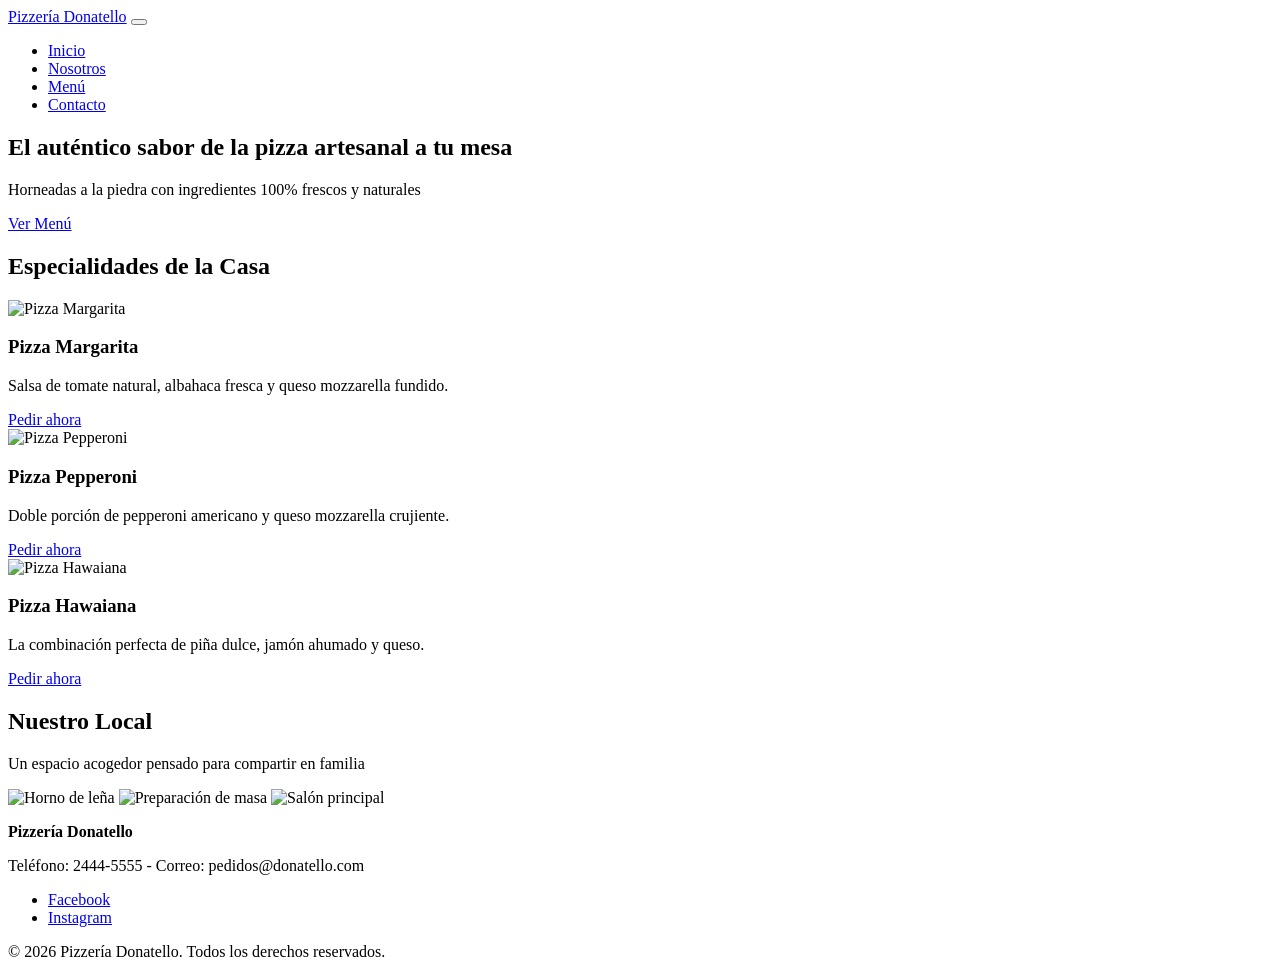
==== index.html @ 57ba3ae6 "estructura inicial y pagina principal index" ====
<!DOCTYPE html>
<html lang="es">
<head>
    <meta charset="UTF-8">
    <meta name="viewport" content="width=device-width, initial-scale=1.0">
    <title>Pizzería Donatello | Inicio</title>
    <link rel="stylesheet" href="./css/estilos.css">
</head>
<body>

    <header class="header">
        <a href="index.html" class="logo">Pizzería Donatello</a>
        <button class="hamburguesa" id="btnMenu">
            <span></span>
            <span></span>
            <span></span>
        </button>

        <nav class="menu">
            <ul class="menu" id="menu">
                <li><a href="index.html">Inicio</a></li>
                <li><a href="nosotros.html">Nosotros</a></li>
                <li><a href="servicios.html">Menú</a></li>
                <li><a href="contacto.html">Contacto</a></li>
            </ul>
        </nav>
    </header>
    
    <main>
        <!-- Portada principal -->
        <section class="portada contenedor"> 
            <h1>El auténtico sabor de la pizza artesanal a tu mesa</h1>
            <p>Horneadas a la piedra con ingredientes 100% frescos y naturales</p>
            <a href="servicios.html" class="boton">Ver Menú</a>
        </section>

        <!-- Sección de Destacados con Cards -->
        <section class="servicio contenedor">
            <h2>Especialidades de la Casa</h2>
            <div class="cards">
                <article class="tarjeta">
                    <img src="img/servicio-1.jpg" alt="Pizza Margarita">
                    <h3>Pizza Margarita</h3>
                    <p>Salsa de tomate natural, albahaca fresca y queso mozzarella fundido.</p>
                    <a href="servicios.html" class="boton">Pedir ahora</a>
                </article>
                <article class="tarjeta">
                    <img src="img/servicio-1.jpg" alt="Pizza Pepperoni">
                    <h3>Pizza Pepperoni</h3>
                    <p>Doble porción de pepperoni americano y queso mozzarella crujiente.</p>
                    <a href="servicios.html" class="boton">Pedir ahora</a>
                </article>
                <article class="tarjeta">
                    <img src="img/servicio-1.jpg" alt="Pizza Hawaiana">
                    <h3>Pizza Hawaiana</h3>
                    <p>La combinación perfecta de piña dulce, jamón ahumado y queso.</p>
                    <a href="servicios.html" class="boton">Pedir ahora</a>
                </article>
            </div>
        </section>

        <!-- Sección visual del local -->
        <section class="galeria contenedor">
            <h2>Nuestro Local</h2>
            <p>Un espacio acogedor pensado para compartir en familia</p>
            <img src="./img/Image20261027210507.png" alt="Horno de leña">
            <img src="./img/Image20261027210518.jpg" alt="Preparación de masa"> 
            <img src="./img/img-3.webp" alt="Salón principal">      
        </section>
    </main> 

    <footer class="footer">
        <div>
            <p><strong>Pizzería Donatello</strong></p>
            <p>Teléfono: 2444-5555 - Correo: pedidos@donatello.com</p>
        </div>
        <ul class="redes">
            <li><a href="https://www.facebook.com/" target="_blank">Facebook</a></li>
            <li><a href="https://www.instagram.com/" target="_blank">Instagram</a></li>
        </ul>   
        <p>&copy; 2026 Pizzería Donatello. Todos los derechos reservados.</p>    
    </footer>

    <script src="./js/main.js"></script>
</body>
</html>
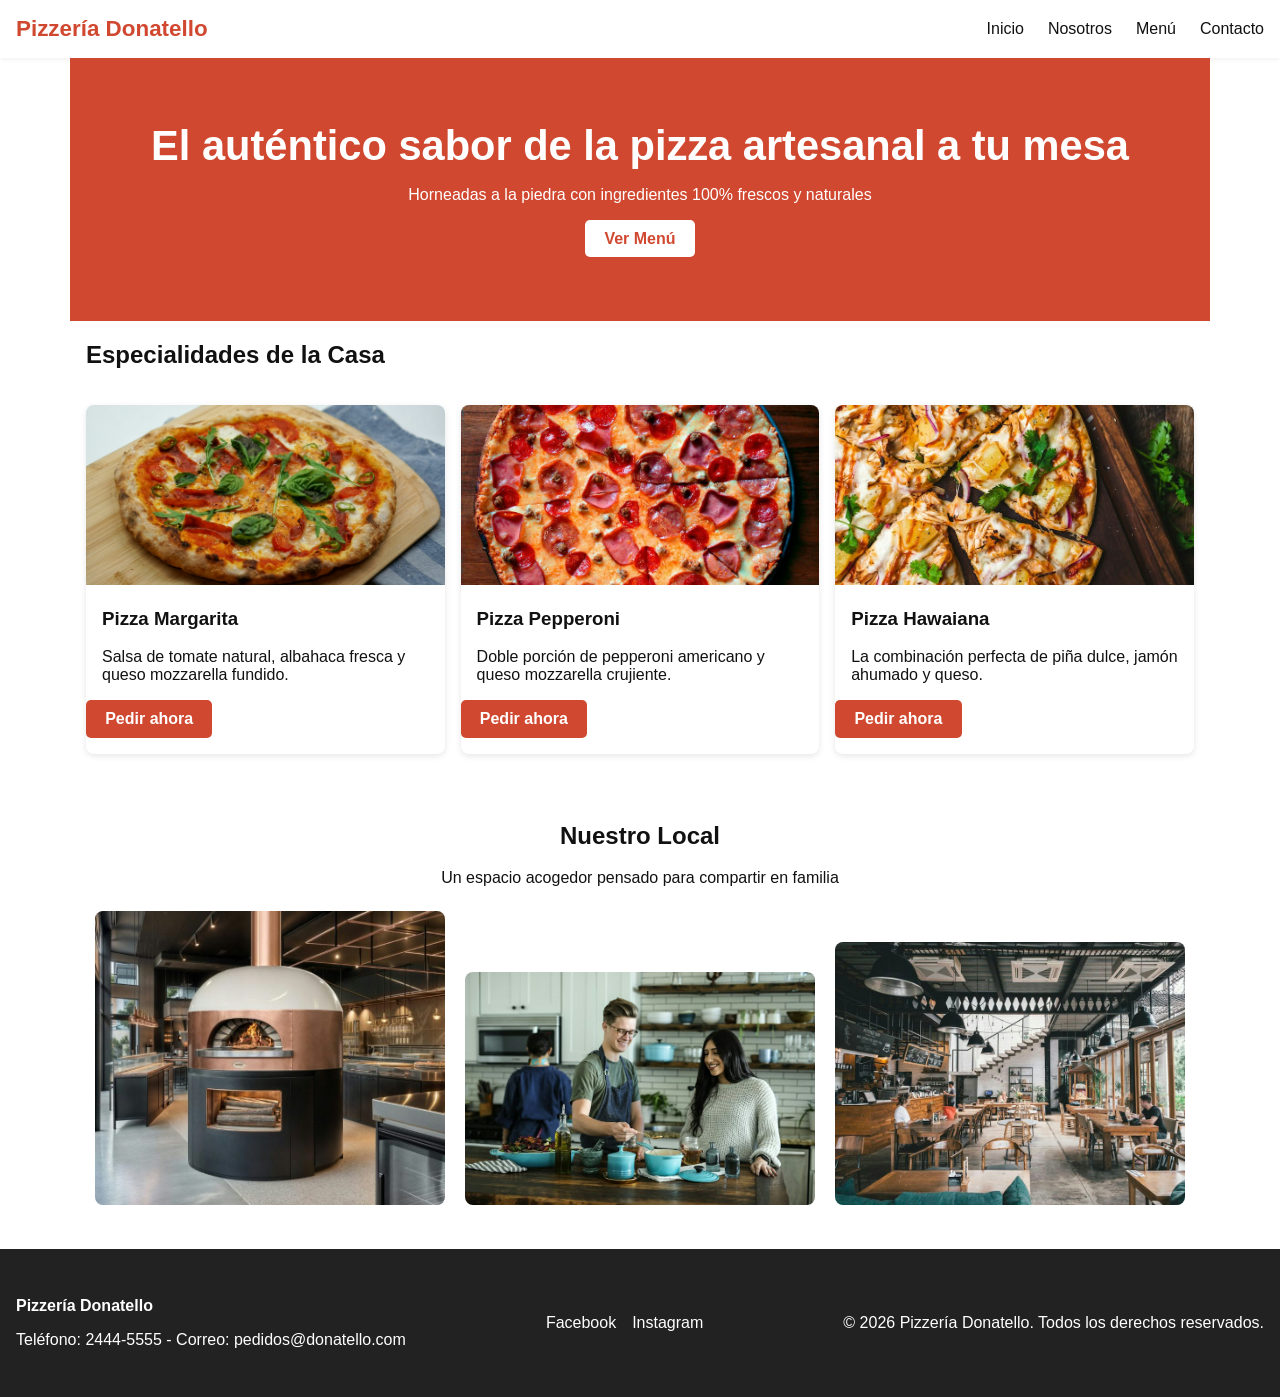
==== commit 22c61067: "fase final" ====
--- a/index.html
+++ b/index.html
@@ -39,19 +39,19 @@
             <h2>Especialidades de la Casa</h2>
             <div class="cards">
                 <article class="tarjeta">
-                    <img src="img/servicio-1.jpg" alt="Pizza Margarita">
+                    <img src="./img/pizza mar.jpeg" alt="Pizza Margarita">
                     <h3>Pizza Margarita</h3>
                     <p>Salsa de tomate natural, albahaca fresca y queso mozzarella fundido.</p>
                     <a href="servicios.html" class="boton">Pedir ahora</a>
                 </article>
                 <article class="tarjeta">
-                    <img src="img/servicio-1.jpg" alt="Pizza Pepperoni">
+                    <img src="./img/pizza pepe.jpeg" alt="Pizza Pepperoni">
                     <h3>Pizza Pepperoni</h3>
                     <p>Doble porción de pepperoni americano y queso mozzarella crujiente.</p>
                     <a href="servicios.html" class="boton">Pedir ahora</a>
                 </article>
                 <article class="tarjeta">
-                    <img src="img/servicio-1.jpg" alt="Pizza Hawaiana">
+                    <img src="./img/pizza hawa.jpeg" alt="Pizza Hawaiana">
                     <h3>Pizza Hawaiana</h3>
                     <p>La combinación perfecta de piña dulce, jamón ahumado y queso.</p>
                     <a href="servicios.html" class="boton">Pedir ahora</a>
@@ -63,9 +63,9 @@
         <section class="galeria contenedor">
             <h2>Nuestro Local</h2>
             <p>Un espacio acogedor pensado para compartir en familia</p>
-            <img src="./img/Image20261027210507.png" alt="Horno de leña">
-            <img src="./img/Image20261027210518.jpg" alt="Preparación de masa"> 
-            <img src="./img/img-3.webp" alt="Salón principal">      
+            <img src="./img/horno de leña.jpeg" alt="Horno de leña">
+            <img src="./img/preparacion.jpeg" alt="Preparación de masa"> 
+            <img src="./img/salon.jpeg" alt="Salón principal">      
         </section>
     </main> 
 
--- a/css/estilos.css
+++ b/css/estilos.css
@@ -0,0 +1,244 @@
+/* Reset de estilos */
+* {
+    box-sizing: border-box;
+}
+
+body {
+    margin: 0;
+    font-family: Arial, Helvetica, sans-serif;
+    color: var(--color-texto);
+}
+
+:root {
+    --color-texto: #111111;
+    --color-principal: #d14830; 
+    --ancho-max: 1140px;
+}
+
+.contenedor {
+    width: 100%;
+    max-width: var(--ancho-max);
+    margin: 0 auto;
+    padding: 0 1rem;
+}
+
+/* Estilos del header */
+.header {
+    display: flex;
+    justify-content: space-between;
+    align-items: center;
+    padding: 1rem;
+    background-color: #fff;
+    box-shadow: 0 2px 4px rgba(0,0,0,0.05);
+}
+
+.logo {
+    font-size: 1.4rem;
+    font-weight: bolder;
+    color: var(--color-principal);
+    text-decoration: none;
+}
+
+.menu ul {
+    display: flex;
+    gap: 1.5rem;
+    list-style: none;
+    margin: 0;
+    padding: 0;
+} 
+
+.menu a {
+    color: var(--color-texto);
+    text-decoration: none;
+    font-weight: 500;
+}
+
+.menu a:hover {
+    color: var(--color-principal);
+}
+
+.hamburguesa {
+    display: flex;
+    flex-direction: column;
+    gap: 5px;
+    padding: 0.5rem;
+    background: none;
+    border: 0;
+    cursor: pointer;
+}
+
+.hamburguesa span {
+    display: block;
+    width: 26px;
+    height: 3px;
+    background-color: var(--color-texto);
+    border-radius: 2px;
+    transition: transform .2s, opacity .2s;
+}
+
+/* Portada */
+.portada {
+    padding: 3rem 1rem;
+    text-align: center;
+    background-color: var(--color-principal);
+    color: #fff;
+}
+
+.portada h1 {
+    margin: 0 0 1rem;
+    font-size: 1.8rem;
+}
+
+.boton {
+    display: inline-block;
+    padding: 0.6rem 1.2rem;
+    background-color: var(--color-principal);
+    color: #fff;
+    text-decoration: none;
+    border-radius: 5px;
+    font-weight: bold;
+}
+
+.portada .boton {
+    background-color: #fff;
+    color: var(--color-principal);
+}
+
+/* Galería / Secciones visuales */
+.galeria {
+    padding: 2rem 1rem;
+    text-align: center;
+}
+
+.galeria img {
+    width: 100%;
+    max-width: 350px;
+    height: auto;
+    border-radius: 8px;
+    margin: 0.5rem;
+}
+
+/* Footer */
+footer {
+    display: flex;
+    flex-direction: column;
+    gap: 1rem;
+    padding: 2rem 1rem;
+    background-color: #222;
+    color: #fff;
+    text-align: center;
+}
+
+footer a {
+    color: #fff;
+    text-decoration: none;
+}
+
+.redes {
+    display: flex;
+    justify-content: center;
+    gap: 1rem;
+    list-style: none;
+    margin: 0;
+    padding: 0;
+}
+
+/* Cards y Responsive */
+.cards { 
+    display: flex; 
+    flex-wrap: wrap; 
+    gap: 1rem; 
+    padding: 1rem 0;
+}
+
+.tarjeta {
+    width: 100%;
+    background: #fff;
+    border-radius: 8px;
+    box-shadow: 0 2px 6px rgba(0,0,0,.1);
+    overflow: hidden;
+    transition: transform .2s;
+    padding-bottom: 1rem;
+}
+
+.tarjeta img {
+    width: 100%;
+    height: 180px;
+    object-fit: cover;
+}
+
+.tarjeta h3, .tarjeta p {
+    padding: 0 1rem;
+}
+
+.tarjeta:hover { 
+    transform: translateY(-4px); 
+}
+
+@media (min-width: 701px) { 
+    .tarjeta { width: calc(50% - .5rem); } 
+}
+
+@media (min-width: 991px) { 
+    .tarjeta { width: calc(33.333% - .67rem); } 
+}
+
+/* Estilos para el Acordeón nativo */
+.accordion .item {
+    background: #f4f4f4;
+    margin-bottom: 10px;
+    border-radius: 5px;
+    overflow: hidden;
+    border: 1px solid #ddd;
+}
+
+.accordion .item .titulo {
+    padding: 1rem;
+    font-size: 1rem;
+    font-weight: bold;
+    cursor: pointer;
+    outline: none;
+    background: #f4f4f4;
+    list-style: none;
+}
+
+.accordion .item .contenido {
+    padding: 1rem;
+    background: #fff;
+    border-top: 1px solid #ddd;
+}
+
+/* Mobile First y Media Queries */
+.menu { 
+    display: none; 
+}
+
+@media (min-width: 501px) {
+    .portada h1 { font-size: 2.1rem; }
+}
+
+@media (min-width: 701px) {
+    .portada { padding: 4rem 2rem; }
+    .footer {
+        flex-direction: row;
+        justify-content: space-between;
+        align-items: center;
+        text-align: left;
+    }
+}
+
+@media (min-width: 991px) {
+    .menu { display: block; }
+    .hamburguesa { display: none; }
+    .portada h1 { font-size: 2.6rem; }
+}
+
+/* Efecto de elevación al pasar el mouse por encima de las preguntas */
+.accordion .item {
+    transition: transform 0.2s ease, box-shadow 0.2s ease;
+}
+
+.accordion .item:hover {
+    transform: translateY(-3px); 
+    box-shadow: 0 4px 8px rgba(0, 0, 0, 0.1); 
+}
